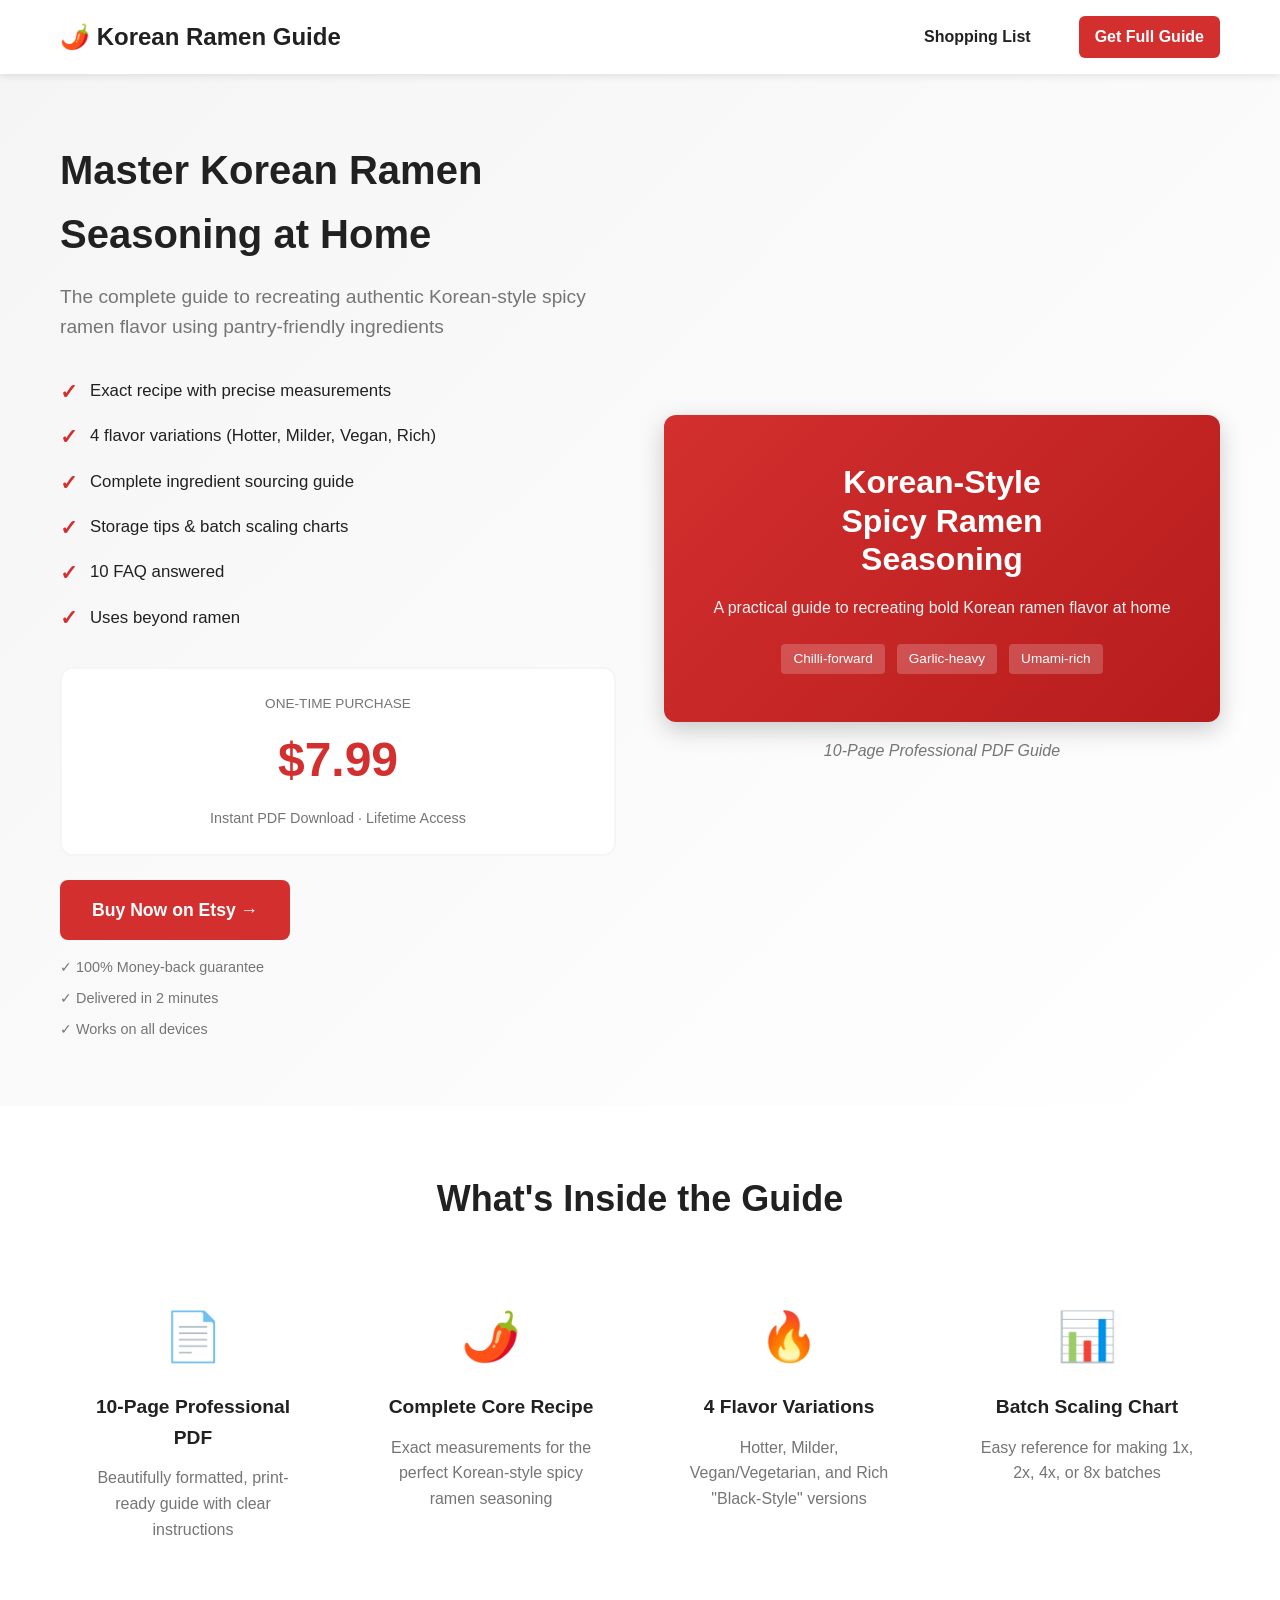
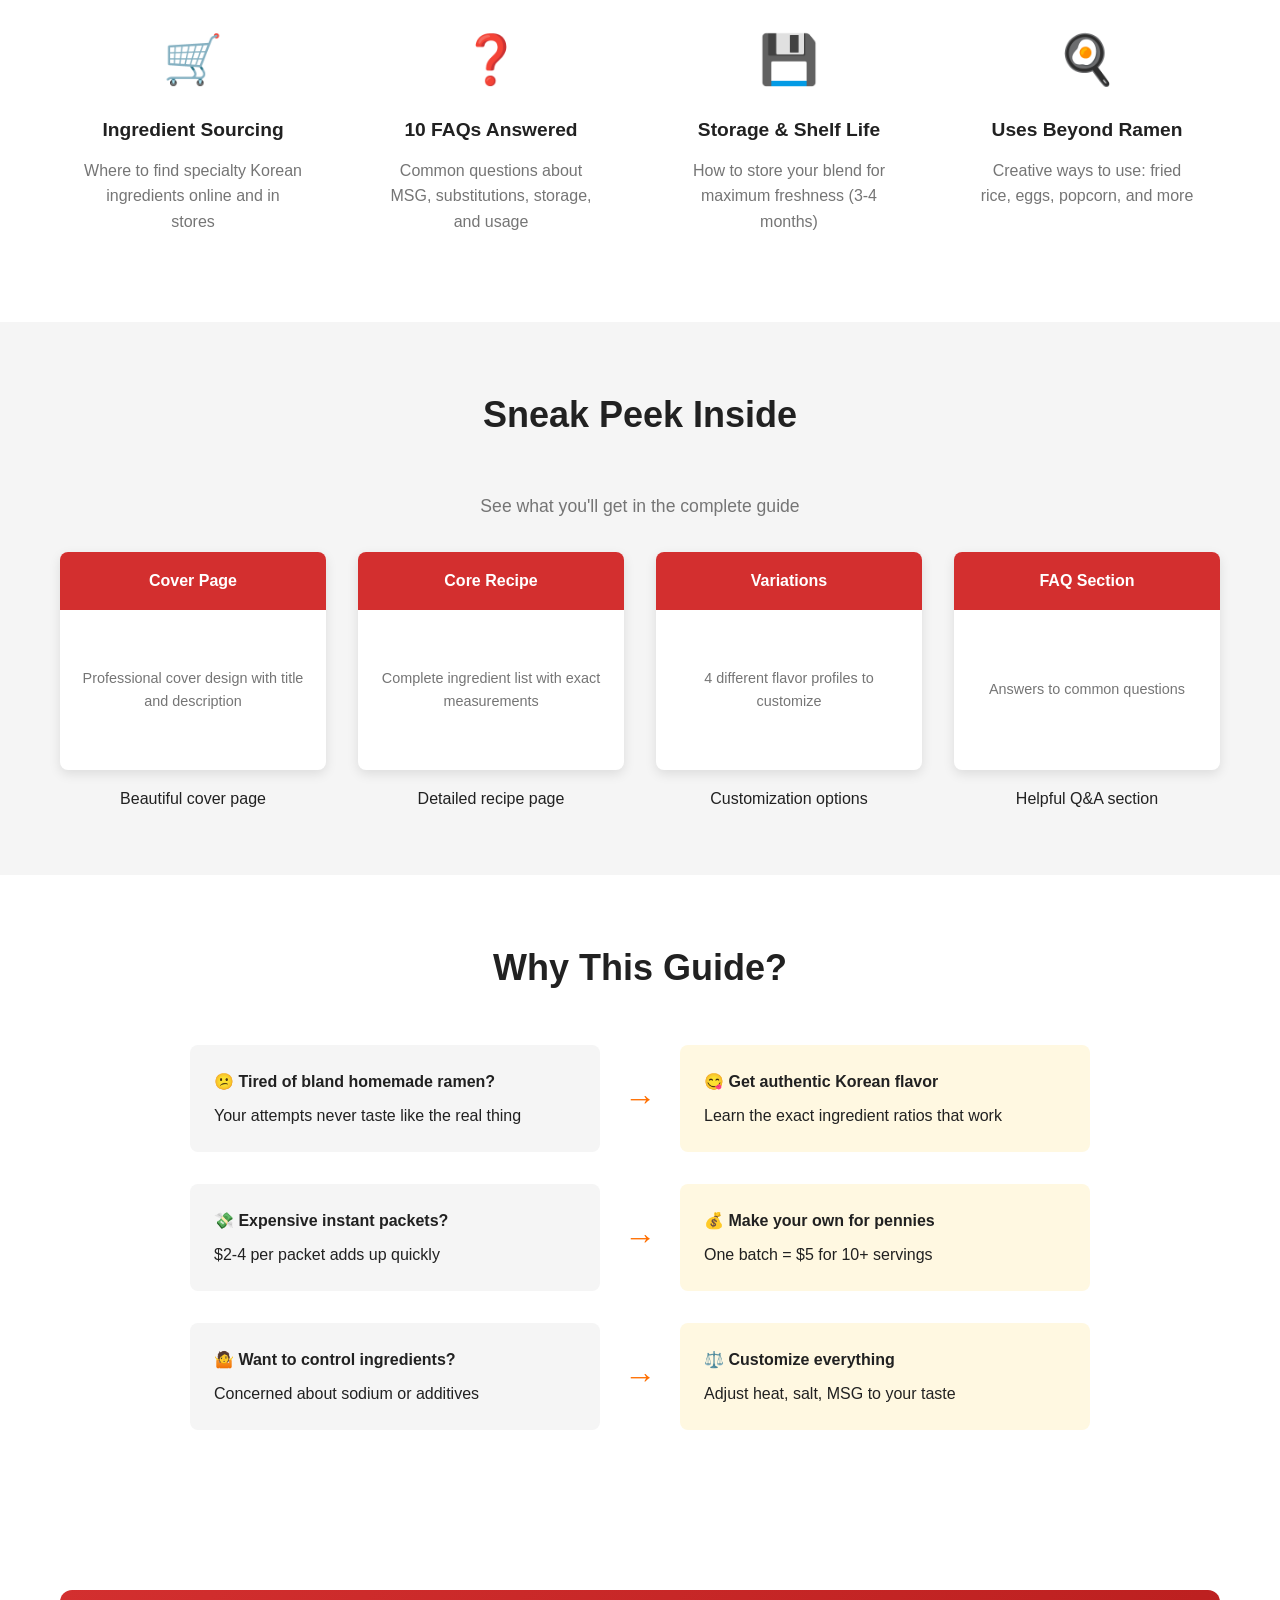
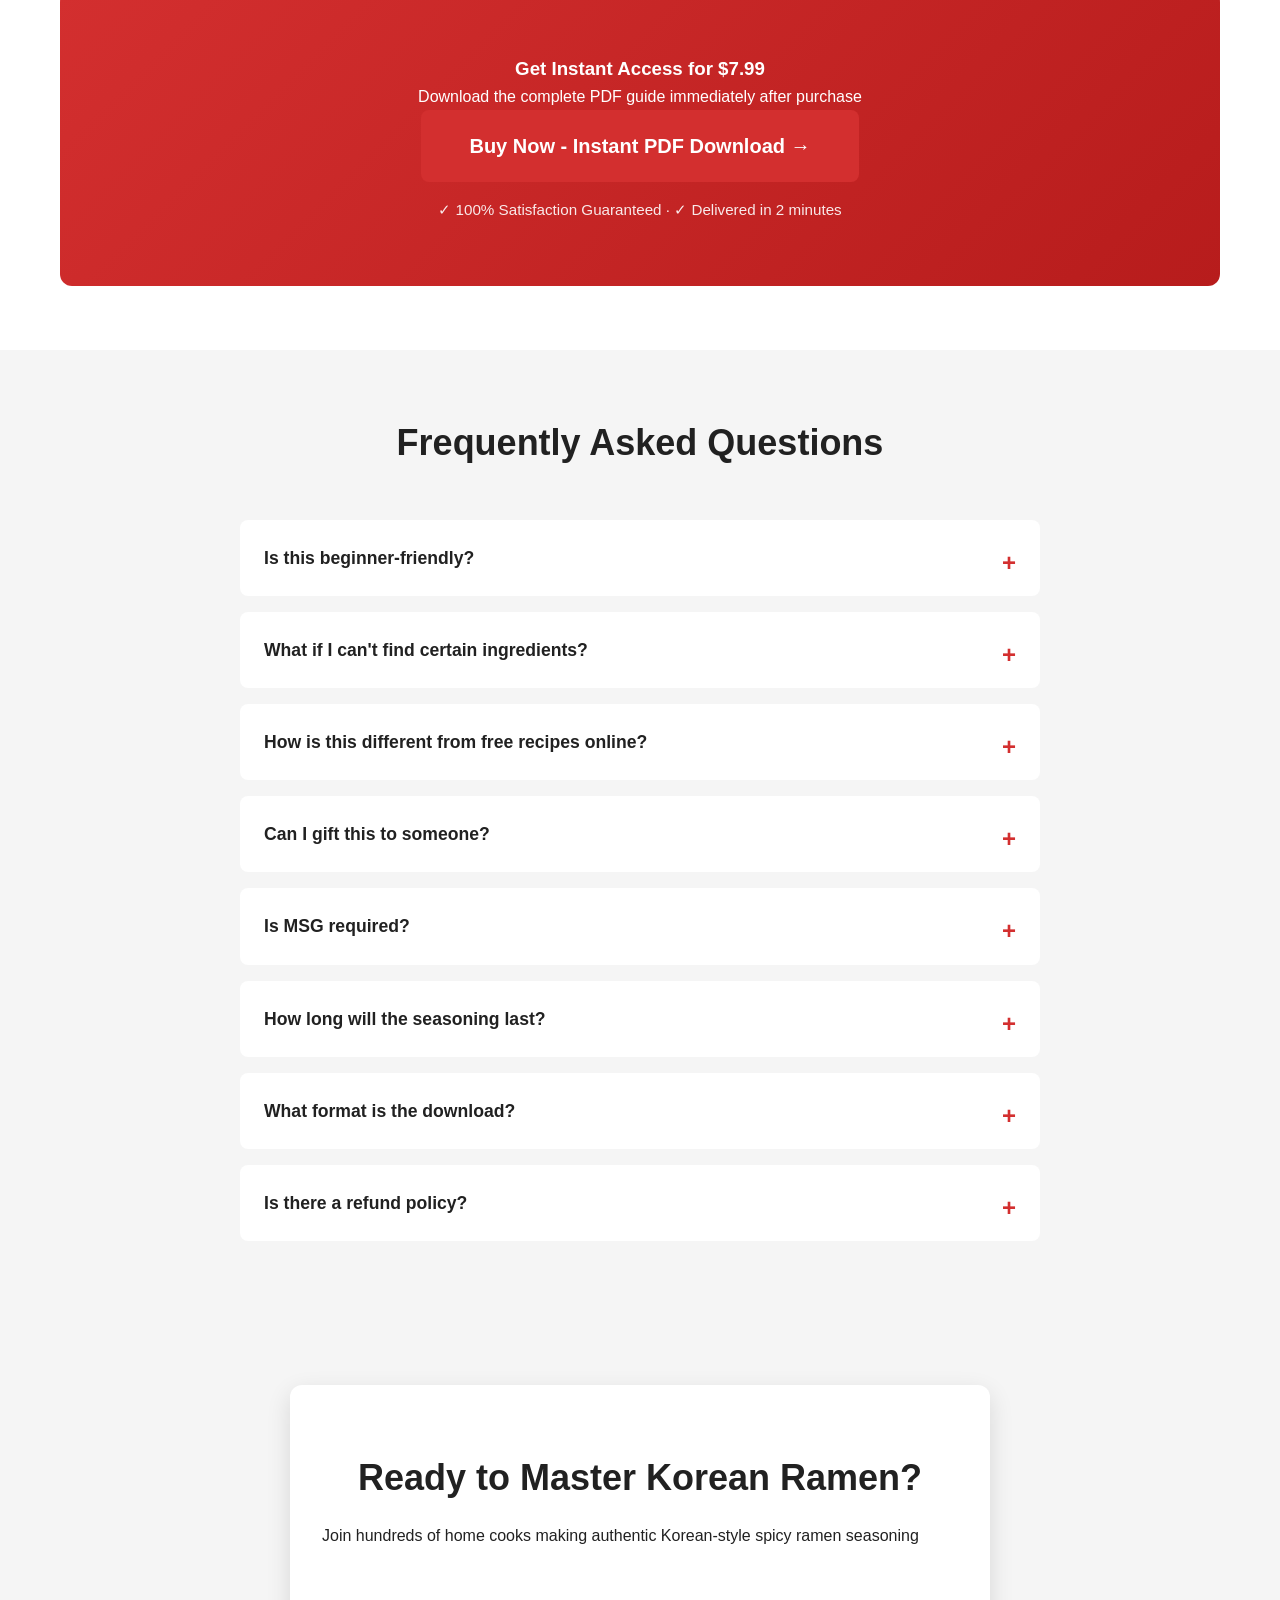
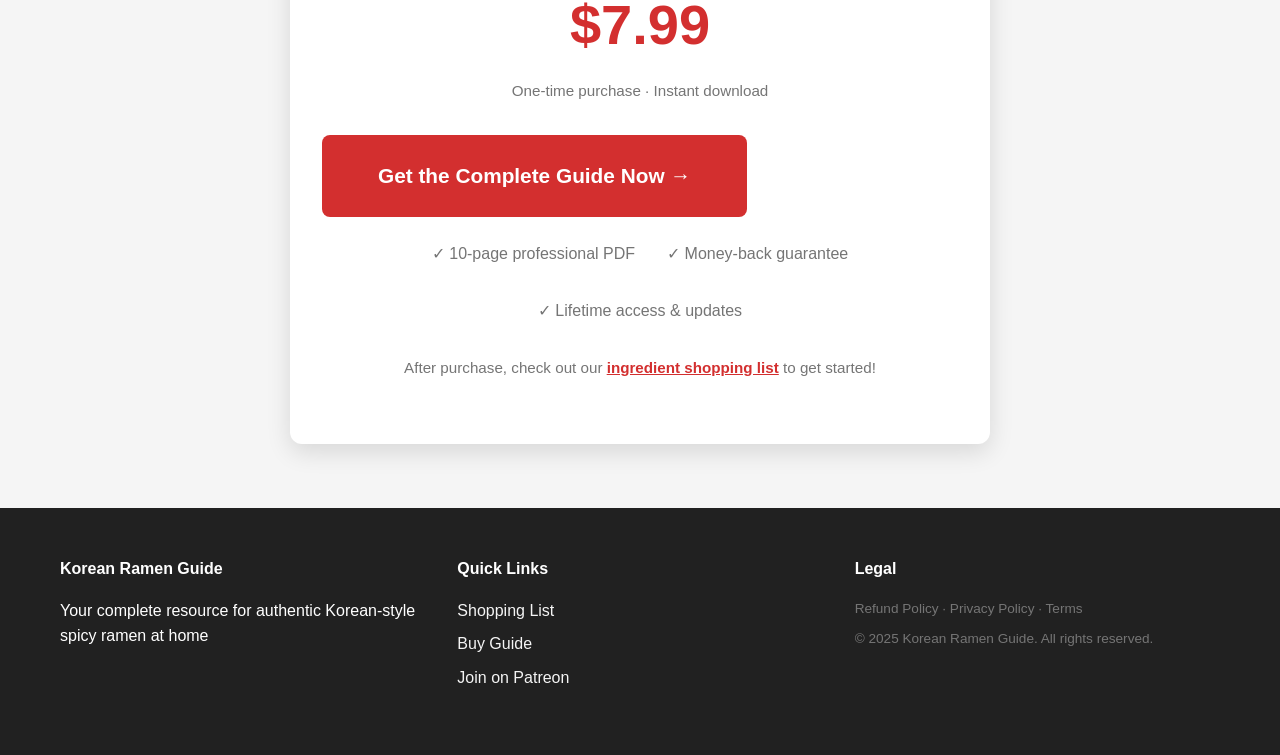
==== guide.html @ b863b955 "other files readme, script and styles added" ====
<!DOCTYPE html>
<html lang="en">
<head>
    <meta charset="UTF-8">
    <meta name="viewport" content="width=device-width, initial-scale=1.0">
    <meta name="description" content="Download the complete Korean-style spicy ramen seasoning guide. Professional recipe PDF with exact measurements, variations, and expert tips.">
    <meta name="keywords" content="Korean ramen recipe, ramen seasoning guide, DIY ramen, Korean cooking, digital cookbook">
    <title>Korean Ramen Seasoning Guide - Complete Recipe PDF | $7.99</title>
    <link rel="stylesheet" href="styles.css">
</head>
<body>
    <!-- Header -->
    <header>
        <nav class="nav-container">
            <div class="logo">
                <h1>🌶️ Korean Ramen Guide</h1>
            </div>
            <div class="nav-links">
                <a href="index.html" class="nav-link">Shopping List</a>
                <a href="guide.html" class="nav-link active">Get Full Guide</a>
            </div>
        </nav>
    </header>

    <!-- Hero Section -->
    <section class="guide-hero">
        <div class="container">
            <div class="hero-two-col">
                <div class="hero-left">
                    <h2 class="hero-title">Master Korean Ramen Seasoning at Home</h2>
                    <p class="hero-desc">The complete guide to recreating authentic Korean-style spicy ramen flavor using pantry-friendly ingredients</p>
                    
                    <div class="value-list">
                        <div class="value-item"><span class="checkmark">✓</span> Exact recipe with precise measurements</div>
                        <div class="value-item"><span class="checkmark">✓</span> 4 flavor variations (Hotter, Milder, Vegan, Rich)</div>
                        <div class="value-item"><span class="checkmark">✓</span> Complete ingredient sourcing guide</div>
                        <div class="value-item"><span class="checkmark">✓</span> Storage tips & batch scaling charts</div>
                        <div class="value-item"><span class="checkmark">✓</span> 10 FAQ answered</div>
                        <div class="value-item"><span class="checkmark">✓</span> Uses beyond ramen</div>
                    </div>

                    <div class="price-container">
                        <div class="price-label">One-time purchase</div>
                        <div class="price-amount">$7.99</div>
                        <div class="price-desc">Instant PDF Download · Lifetime Access</div>
                    </div>

                    <a href="https://www.etsy.com/shop/YourShop" class="btn btn-buy" target="_blank">Buy Now on Etsy →</a>
                    
                    <div class="trust-badges">
                        <span>✓ 100% Money-back guarantee</span>
                        <span>✓ Delivered in 2 minutes</span>
                        <span>✓ Works on all devices</span>
                    </div>
                </div>

                <div class="hero-right">
                    <div class="pdf-preview">
                        <div class="pdf-cover">
                            <div class="cover-title">Korean-Style<br>Spicy Ramen<br>Seasoning</div>
                            <div class="cover-subtitle">A practical guide to recreating bold Korean ramen flavor at home</div>
                            <div class="cover-tags">
                                <span>Chilli-forward</span>
                                <span>Garlic-heavy</span>
                                <span>Umami-rich</span>
                            </div>
                        </div>
                        <p class="preview-caption">10-Page Professional PDF Guide</p>
                    </div>
                </div>
            </div>
        </div>
    </section>

    <!-- What's Included -->
    <section class="whats-included">
        <div class="container">
            <h3 class="section-heading">What's Inside the Guide</h3>
            <div class="included-grid">
                <div class="feature-card">
                    <div class="feature-icon">📄</div>
                    <h4>10-Page Professional PDF</h4>
                    <p>Beautifully formatted, print-ready guide with clear instructions</p>
                </div>
                <div class="feature-card">
                    <div class="feature-icon">🌶️</div>
                    <h4>Complete Core Recipe</h4>
                    <p>Exact measurements for the perfect Korean-style spicy ramen seasoning</p>
                </div>
                <div class="feature-card">
                    <div class="feature-icon">🔥</div>
                    <h4>4 Flavor Variations</h4>
                    <p>Hotter, Milder, Vegan/Vegetarian, and Rich "Black-Style" versions</p>
                </div>
                <div class="feature-card">
                    <div class="feature-icon">📊</div>
                    <h4>Batch Scaling Chart</h4>
                    <p>Easy reference for making 1x, 2x, 4x, or 8x batches</p>
                </div>
                <div class="feature-card">
                    <div class="feature-icon">🛒</div>
                    <h4>Ingredient Sourcing</h4>
                    <p>Where to find specialty Korean ingredients online and in stores</p>
                </div>
                <div class="feature-card">
                    <div class="feature-icon">❓</div>
                    <h4>10 FAQs Answered</h4>
                    <p>Common questions about MSG, substitutions, storage, and usage</p>
                </div>
                <div class="feature-card">
                    <div class="feature-icon">💾</div>
                    <h4>Storage & Shelf Life</h4>
                    <p>How to store your blend for maximum freshness (3-4 months)</p>
                </div>
                <div class="feature-card">
                    <div class="feature-icon">🍳</div>
                    <h4>Uses Beyond Ramen</h4>
                    <p>Creative ways to use: fried rice, eggs, popcorn, and more</p>
                </div>
            </div>
        </div>
    </section>

    <!-- Preview Gallery -->
    <section class="preview-section">
        <div class="container">
            <h3 class="section-heading">Sneak Peek Inside</h3>
            <p class="section-subheading">See what you'll get in the complete guide</p>
            <div class="preview-grid">
                <div class="preview-item">
                    <div class="page-preview">
                        <div class="page-header">Cover Page</div>
                        <div class="page-body">Professional cover design with title and description</div>
                    </div>
                    <p>Beautiful cover page</p>
                </div>
                <div class="preview-item">
                    <div class="page-preview">
                        <div class="page-header">Core Recipe</div>
                        <div class="page-body">Complete ingredient list with exact measurements</div>
                    </div>
                    <p>Detailed recipe page</p>
                </div>
                <div class="preview-item">
                    <div class="page-preview">
                        <div class="page-header">Variations</div>
                        <div class="page-body">4 different flavor profiles to customize</div>
                    </div>
                    <p>Customization options</p>
                </div>
                <div class="preview-item">
                    <div class="page-preview">
                        <div class="page-header">FAQ Section</div>
                        <div class="page-body">Answers to common questions</div>
                    </div>
                    <p>Helpful Q&A section</p>
                </div>
            </div>
        </div>
    </section>

    <!-- Problem/Solution -->
    <section class="problem-solution">
        <div class="container">
            <h3 class="section-heading">Why This Guide?</h3>
            <div class="ps-grid">
                <div class="ps-row">
                    <div class="problem-box">
                        <h4>😕 Tired of bland homemade ramen?</h4>
                        <p>Your attempts never taste like the real thing</p>
                    </div>
                    <div class="arrow">→</div>
                    <div class="solution-box">
                        <h4>😋 Get authentic Korean flavor</h4>
                        <p>Learn the exact ingredient ratios that work</p>
                    </div>
                </div>
                <div class="ps-row">
                    <div class="problem-box">
                        <h4>💸 Expensive instant packets?</h4>
                        <p>$2-4 per packet adds up quickly</p>
                    </div>
                    <div class="arrow">→</div>
                    <div class="solution-box">
                        <h4>💰 Make your own for pennies</h4>
                        <p>One batch = $5 for 10+ servings</p>
                    </div>
                </div>
                <div class="ps-row">
                    <div class="problem-box">
                        <h4>🤷 Want to control ingredients?</h4>
                        <p>Concerned about sodium or additives</p>
                    </div>
                    <div class="arrow">→</div>
                    <div class="solution-box">
                        <h4>⚖️ Customize everything</h4>
                        <p>Adjust heat, salt, MSG to your taste</p>
                    </div>
                </div>
            </div>
        </div>
    </section>

    <!-- CTA Mid-page -->
    <section class="cta-mid">
        <div class="container">
            <div class="cta-box-large">
                <h3>Get Instant Access for $7.99</h3>
                <p>Download the complete PDF guide immediately after purchase</p>
                <a href="https://www.etsy.com/shop/YourShop" class="btn btn-buy-large" target="_blank">Buy Now - Instant PDF Download →</a>
                <p class="guarantee-text">✓ 100% Satisfaction Guaranteed · ✓ Delivered in 2 minutes</p>
            </div>
        </div>
    </section>

    <!-- FAQ -->
    <section class="faq">
        <div class="container">
            <h3 class="section-heading">Frequently Asked Questions</h3>
            <div class="faq-container">
                <details class="faq-item">
                    <summary>Is this beginner-friendly?</summary>
                    <p>Absolutely! If you can measure spices and stir ingredients together, you can make this seasoning blend. The guide is written for home cooks of all levels.</p>
                </details>
                <details class="faq-item">
                    <summary>What if I can't find certain ingredients?</summary>
                    <p>The guide includes substitution tips for hard-to-find ingredients. Plus, we provide a complete Amazon shopping list for easy ordering.</p>
                </details>
                <details class="faq-item">
                    <summary>How is this different from free recipes online?</summary>
                    <p>This guide includes exact measurements, 4 tested variations, batch scaling, storage tips, ingredient sourcing, and professional formatting—all in one place. No more piecing together information from multiple sources.</p>
                </details>
                <details class="faq-item">
                    <summary>Can I gift this to someone?</summary>
                    <p>Yes! After purchase, you can forward the PDF to anyone. Perfect for ramen-loving friends and family.</p>
                </details>
                <details class="faq-item">
                    <summary>Is MSG required?</summary>
                    <p>No, MSG is optional. The guide includes tips for achieving great flavor without it using alternative umami boosters.</p>
                </details>
                <details class="faq-item">
                    <summary>How long will the seasoning last?</summary>
                    <p>When stored in an airtight container away from light and moisture, your blend will stay fresh for 3-4 months. The guide includes detailed storage instructions.</p>
                </details>
                <details class="faq-item">
                    <summary>What format is the download?</summary>
                    <p>You'll receive a professionally formatted PDF file that works on all devices. View it on your phone, tablet, computer, or print it out.</p>
                </details>
                <details class="faq-item">
                    <summary>Is there a refund policy?</summary>
                    <p>Yes! If you're not satisfied with the guide for any reason, contact us within 30 days for a full refund. No questions asked.</p>
                </details>
            </div>
        </div>
    </section>

    <!-- Final CTA -->
    <section class="final-cta-section">
        <div class="container">
            <div class="final-cta-box">
                <h3>Ready to Master Korean Ramen?</h3>
                <p>Join hundreds of home cooks making authentic Korean-style spicy ramen seasoning</p>
                <div class="final-price">
                    <span class="price-big">$7.99</span>
                    <span class="price-small">One-time purchase · Instant download</span>
                </div>
                <a href="https://www.etsy.com/shop/YourShop" class="btn btn-buy-huge" target="_blank">Get the Complete Guide Now →</a>
                <div class="final-benefits">
                    <span>✓ 10-page professional PDF</span>
                    <span>✓ Money-back guarantee</span>
                    <span>✓ Lifetime access & updates</span>
                </div>
                <p class="after-purchase-note">After purchase, check out our <a href="index.html">ingredient shopping list</a> to get started!</p>
            </div>
        </div>
    </section>

    <!-- Footer -->
    <footer>
        <div class="container">
            <div class="footer-content">
                <div class="footer-section">
                    <h4>Korean Ramen Guide</h4>
                    <p>Your complete resource for authentic Korean-style spicy ramen at home</p>
                </div>
                <div class="footer-section">
                    <h4>Quick Links</h4>
                    <a href="index.html">Shopping List</a>
                    <a href="guide.html">Buy Guide</a>
                    <a href="#" target="_blank">Join on Patreon</a>
                </div>
                <div class="footer-section">
                    <h4>Legal</h4>
                    <p class="small">Refund Policy · Privacy Policy · Terms</p>
                    <p class="small">© 2025 Korean Ramen Guide. All rights reserved.</p>
                </div>
            </div>
        </div>
    </footer>

    <script src="script.js"></script>
</body>
</html>
---- styles.css ----
/* ================================
   Korean Ramen Guide - CSS
   ================================ */

/* Reset & Base */
* {
    margin: 0;
    padding: 0;
    box-sizing: border-box;
}

:root {
    --red: #D32F2F;
    --orange: #FF6F00;
    --dark: #212121;
    --gray: #757575;
    --light: #F5F5F5;
    --cream: #FFF8E1;
    --white: #FFFFFF;
}

body {
    font-family: -apple-system, BlinkMacSystemFont, 'Segoe UI', Roboto, 'Helvetica Neue', Arial, sans-serif;
    line-height: 1.6;
    color: var(--dark);
    background: var(--white);
}

.container {
    max-width: 1200px;
    margin: 0 auto;
    padding: 0 20px;
}

/* Header & Nav */
header {
    background: var(--white);
    box-shadow: 0 2px 8px rgba(0,0,0,0.1);
    position: sticky;
    top: 0;
    z-index: 100;
}

.nav-container {
    max-width: 1200px;
    margin: 0 auto;
    padding: 1rem 20px;
    display: flex;
    justify-content: space-between;
    align-items: center;
}

.logo h1 {
    font-size: 1.5rem;
    font-weight: 700;
    color: var(--dark);
}

.nav-links {
    display: flex;
    gap: 2rem;
}

.nav-link {
    text-decoration: none;
    color: var(--dark);
    font-weight: 600;
    padding: 0.5rem 1rem;
    border-radius: 6px;
    transition: all 0.3s;
}

.nav-link:hover {
    color: var(--red);
}

.nav-link.active {
    background: var(--red);
    color: var(--white);
}

/* Buttons */
.btn {
    display: inline-block;
    padding: 0.75rem 1.5rem;
    border-radius: 8px;
    text-decoration: none;
    font-weight: 600;
    transition: all 0.3s;
    cursor: pointer;
    text-align: center;
}

.btn-primary {
    background: var(--orange);
    color: var(--white);
}

.btn-primary:hover {
    background: #E65100;
    transform: translateY(-2px);
    box-shadow: 0 4px 12px rgba(255,111,0,0.3);
}

.btn-secondary {
    background: var(--white);
    color: var(--red);
    border: 2px solid var(--red);
}

.btn-secondary:hover {
    background: var(--red);
    color: var(--white);
}

.btn-cta,
.btn-buy,
.btn-buy-large,
.btn-buy-huge {
    background: var(--red);
    color: var(--white);
    padding: 1rem 2rem;
    font-size: 1.1rem;
}

.btn-cta-large {
    font-size: 1.2rem;
    padding: 1.25rem 2.5rem;
}

.btn-buy-large {
    font-size: 1.25rem;
    padding: 1.25rem 3rem;
}

.btn-buy-huge {
    font-size: 1.3rem;
    padding: 1.5rem 3.5rem;
}

.btn:hover {
    transform: translateY(-3px);
    box-shadow: 0 6px 16px rgba(0,0,0,0.2);
}

/* Hero Sections */
.hero,
.guide-hero {
    background: linear-gradient(135deg, var(--light) 0%, var(--white) 100%);
    padding: 4rem 0;
    text-align: center;
}

.hero h2 {
    font-size: 2.75rem;
    color: var(--red);
    margin-bottom: 1rem;
    font-weight: 800;
}

.subtitle {
    font-size: 1.3rem;
    color: var(--gray);
    margin-bottom: 1rem;
}

.hero-subtext {
    color: var(--orange);
    font-weight: 600;
    margin-bottom: 2rem;
}

/* Guide Hero Two-Column */
.hero-two-col {
    display: grid;
    grid-template-columns: 1fr 1fr;
    gap: 3rem;
    align-items: center;
    text-align: left;
}

.hero-title {
    font-size: 2.5rem;
    font-weight: 800;
    margin-bottom: 1rem;
    color: var(--dark);
}

.hero-desc {
    font-size: 1.2rem;
    color: var(--gray);
    margin-bottom: 2rem;
}

.value-list {
    margin-bottom: 2rem;
}

.value-item {
    display: flex;
    align-items: center;
    gap: 0.75rem;
    margin-bottom: 0.75rem;
    font-size: 1.05rem;
}

.checkmark {
    color: var(--red);
    font-weight: 700;
    font-size: 1.3rem;
}

.price-container {
    background: var(--white);
    border: 2px solid var(--light);
    border-radius: 12px;
    padding: 1.5rem;
    text-align: center;
    margin-bottom: 1.5rem;
}

.price-label {
    text-transform: uppercase;
    font-size: 0.85rem;
    color: var(--gray);
}

.price-amount {
    font-size: 3rem;
    font-weight: 800;
    color: var(--red);
    margin: 0.5rem 0;
}

.price-desc {
    font-size: 0.9rem;
    color: var(--gray);
}

.trust-badges {
    display: flex;
    flex-direction: column;
    gap: 0.5rem;
    margin-top: 1rem;
    font-size: 0.9rem;
    color: var(--gray);
}

/* PDF Preview */
.pdf-preview {
    text-align: center;
}

.pdf-cover {
    background: linear-gradient(135deg, var(--red), #B71C1C);
    color: var(--white);
    padding: 3rem 2rem;
    border-radius: 12px;
    box-shadow: 0 8px 24px rgba(0,0,0,0.2);
}

.cover-title {
    font-size: 2rem;
    font-weight: 800;
    margin-bottom: 1rem;
    line-height: 1.2;
}

.cover-subtitle {
    font-size: 1rem;
    opacity: 0.95;
    margin-bottom: 1.5rem;
}

.cover-tags {
    display: flex;
    justify-content: center;
    gap: 0.75rem;
    flex-wrap: wrap;
}

.cover-tags span {
    background: rgba(255,255,255,0.2);
    padding: 0.25rem 0.75rem;
    border-radius: 4px;
    font-size: 0.85rem;
}

.preview-caption {
    margin-top: 1rem;
    color: var(--gray);
    font-style: italic;
}

/* Disclosure */
.disclosure {
    background: var(--cream);
    border-left: 4px solid var(--orange);
    padding: 1rem 20px;
    margin: 2rem 0;
}

.disclosure p {
    font-size: 0.95rem;
}

/* Filters */
.filters {
    padding: 1.5rem 0;
    border-bottom: 1px solid var(--light);
}

.filter-tabs {
    display: flex;
    gap: 1rem;
    justify-content: center;
    flex-wrap: wrap;
}

.filter-btn {
    padding: 0.5rem 1.25rem;
    background: var(--white);
    border: 2px solid var(--light);
    border-radius: 8px;
    font-weight: 600;
    cursor: pointer;
    transition: all 0.3s;
}

.filter-btn:hover,
.filter-btn.active {
    background: var(--red);
    color: var(--white);
    border-color: var(--red);
}

/* Products */
.products {
    padding: 4rem 0;
}

.section-title {
    font-size: 2rem;
    font-weight: 700;
    margin: 3rem 0 2rem;
    color: var(--dark);
}

.product-grid {
    display: grid;
    grid-template-columns: repeat(auto-fill, minmax(280px, 1fr));
    gap: 2rem;
    margin-bottom: 3rem;
}

.product-card {
    background: var(--white);
    border: 1px solid var(--light);
    border-radius: 12px;
    padding: 1.5rem;
    position: relative;
    transition: all 0.3s;
}

.product-card:hover {
    box-shadow: 0 8px 20px rgba(0,0,0,0.12);
    transform: translateY(-4px);
}

.product-badge {
    position: absolute;
    top: 1rem;
    right: 1rem;
    background: var(--red);
    color: var(--white);
    padding: 0.25rem 0.75rem;
    border-radius: 4px;
    font-size: 0.75rem;
    font-weight: 700;
    text-transform: uppercase;
}

.product-image {
    margin-bottom: 1rem;
}

.placeholder-img {
    width: 100%;
    height: 180px;
    background: var(--light);
    border-radius: 8px;
    display: flex;
    align-items: center;
    justify-content: center;
    font-size: 4rem;
}

.product-card h4 {
    font-size: 1.25rem;
    margin-bottom: 0.5rem;
    color: var(--dark);
}

.product-desc {
    color: var(--gray);
    font-size: 0.95rem;
    margin-bottom: 1rem;
    min-height: 45px;
}

.product-price {
    font-size: 1.2rem;
    font-weight: 700;
    color: var(--red);
    margin-bottom: 0.5rem;
}

.product-rating {
    color: var(--orange);
    font-size: 0.9rem;
    margin-bottom: 1rem;
}

.btn-affiliate {
    width: 100%;
    display: block;
}

.product-note {
    font-size: 0.85rem;
    color: var(--gray);
    margin-top: 0.75rem;
    font-style: italic;
}

/* CTA Boxes */
.cta-box {
    background: linear-gradient(135deg, var(--red), #B71C1C);
    color: var(--white);
    padding: 3rem 2rem;
    border-radius: 12px;
    text-align: center;
    margin: 4rem 0;
}

.cta-box h3 {
    font-size: 2rem;
    margin-bottom: 1rem;
}

.cta-box p {
    font-size: 1.1rem;
    margin-bottom: 1.5rem;
    opacity: 0.95;
}

.cta-subtext {
    font-size: 0.9rem;
    margin-top: 1rem;
    opacity: 0.85;
}

.cta-box-large {
    background: linear-gradient(135deg, var(--red), #B71C1C);
    color: var(--white);
    padding: 4rem 2rem;
    border-radius: 12px;
    text-align: center;
}

.guarantee-text {
    margin-top: 1rem;
    font-size: 0.95rem;
    opacity: 0.9;
}

/* What's Included */
.whats-included {
    padding: 4rem 0;
    background: var(--white);
}

.section-heading {
    text-align: center;
    font-size: 2.25rem;
    font-weight: 700;
    margin-bottom: 3rem;
}

.section-subheading {
    text-align: center;
    font-size: 1.1rem;
    color: var(--gray);
    margin-bottom: 2rem;
}

.included-grid {
    display: grid;
    grid-template-columns: repeat(auto-fit, minmax(250px, 1fr));
    gap: 2rem;
}

.feature-card {
    text-align: center;
    padding: 1.5rem;
}

.feature-icon {
    font-size: 3rem;
    margin-bottom: 1rem;
}

.feature-card h4 {
    font-size: 1.2rem;
    margin-bottom: 0.75rem;
}

.feature-card p {
    color: var(--gray);
}

/* Preview Section */
.preview-section {
    padding: 4rem 0;
    background: var(--light);
}

.preview-grid {
    display: grid;
    grid-template-columns: repeat(auto-fit, minmax(220px, 1fr));
    gap: 2rem;
}

.preview-item {
    text-align: center;
}

.page-preview {
    background: var(--white);
    border-radius: 8px;
    overflow: hidden;
    box-shadow: 0 4px 12px rgba(0,0,0,0.1);
    margin-bottom: 1rem;
}

.page-header {
    background: var(--red);
    color: var(--white);
    padding: 1rem;
    font-weight: 600;
}

.page-body {
    padding: 2.5rem 1rem;
    min-height: 160px;
    display: flex;
    align-items: center;
    justify-content: center;
    color: var(--gray);
    font-size: 0.9rem;
}

/* Problem/Solution */
.problem-solution {
    padding: 4rem 0;
}

.ps-grid {
    max-width: 900px;
    margin: 0 auto;
}

.ps-row {
    display: grid;
    grid-template-columns: 1fr auto 1fr;
    gap: 1.5rem;
    align-items: center;
    margin-bottom: 2rem;
}

.problem-box,
.solution-box {
    padding: 1.5rem;
    border-radius: 8px;
}

.problem-box {
    background: var(--light);
}

.solution-box {
    background: var(--cream);
}

.problem-box h4,
.solution-box h4 {
    margin-bottom: 0.5rem;
}

.arrow {
    font-size: 2rem;
    color: var(--orange);
    font-weight: 700;
}

/* Mid CTA */
.cta-mid {
    padding: 4rem 0;
}

/* FAQ */
.faq {
    padding: 4rem 0;
    background: var(--light);
}

.faq-container {
    max-width: 800px;
    margin: 0 auto;
}

.faq-item {
    background: var(--white);
    border-radius: 8px;
    margin-bottom: 1rem;
    overflow: hidden;
}

.faq-item summary {
    padding: 1.5rem;
    font-weight: 600;
    font-size: 1.1rem;
    cursor: pointer;
    list-style: none;
    position: relative;
}

.faq-item summary::-webkit-details-marker {
    display: none;
}

.faq-item summary::after {
    content: '+';
    position: absolute;
    right: 1.5rem;
    font-size: 1.5rem;
    color: var(--red);
    font-weight: 700;
}

.faq-item[open] summary::after {
    content: '−';
}

.faq-item p {
    padding: 0 1.5rem 1.5rem;
    color: var(--gray);
}

/* Final CTA */
.final-cta,
.final-cta-section {
    padding: 4rem 0;
    background: var(--light);
}

.final-cta h3,
.final-cta-box h3 {
    font-size: 2.25rem;
    margin-bottom: 1rem;
    text-align: center;
}

.final-cta p {
    text-align: center;
    font-size: 1.1rem;
    color: var(--gray);
    margin-bottom: 2rem;
}

.final-cta {
    text-align: center;
}

.cta-features {
    display: flex;
    justify-content: center;
    gap: 2rem;
    margin-top: 1.5rem;
    flex-wrap: wrap;
}

.cta-features span {
    color: var(--gray);
    font-weight: 600;
}

.final-cta-box {
    background: var(--white);
    padding: 4rem 2rem;
    border-radius: 12px;
    max-width: 700px;
    margin: 0 auto;
    box-shadow: 0 8px 24px rgba(0,0,0,0.12);
}

.final-price {
    text-align: center;
    margin: 2rem 0;
}

.price-big {
    display: block;
    font-size: 3.5rem;
    font-weight: 800;
    color: var(--red);
    margin-bottom: 0.5rem;
}

.price-small {
    font-size: 0.95rem;
    color: var(--gray);
}

.final-benefits {
    display: flex;
    justify-content: center;
    gap: 2rem;
    margin-top: 1.5rem;
    flex-wrap: wrap;
}

.final-benefits span {
    color: var(--gray);
}

.after-purchase-note {
    margin-top: 2rem;
    text-align: center;
    font-size: 0.95rem;
    color: var(--gray);
}

.after-purchase-note a {
    color: var(--red);
    font-weight: 600;
}

/* Footer */
footer {
    background: var(--dark);
    color: var(--white);
    padding: 3rem 0 1.5rem;
}

.footer-content {
    display: grid;
    grid-template-columns: repeat(auto-fit, minmax(250px, 1fr));
    gap: 2rem;
    margin-bottom: 2rem;
}

.footer-section h4 {
    margin-bottom: 1rem;
}

.footer-section a {
    display: block;
    color: var(--light);
    text-decoration: none;
    margin-bottom: 0.5rem;
}

.footer-section a:hover {
    color: var(--orange);
}

.footer-section .small {
    font-size: 0.85rem;
    color: var(--gray);
    margin-top: 0.5rem;
}

/* Responsive Design */
@media (max-width: 768px) {
    .hero h2,
    .hero-title {
        font-size: 2rem;
    }
    
    .hero-two-col {
        grid-template-columns: 1fr;
    }
    
    .product-grid {
        grid-template-columns: 1fr;
    }
    
    .ps-row {
        grid-template-columns: 1fr;
    }
    
    .arrow {
        transform: rotate(90deg);
        text-align: center;
    }
    
    .nav-links {
        gap: 1rem;
    }
    
    .filter-tabs {
        justify-content: flex-start;
    }
    
    .btn-buy-large,
    .btn-buy-huge {
        font-size: 1rem;
        padding: 1rem 1.5rem;
    }
}

@media (max-width: 480px) {
    .container {
        padding: 0 15px;
    }
    
    .logo h1 {
        font-size: 1.2rem;
    }
    
    .hero h2 {
        font-size: 1.75rem;
    }
}
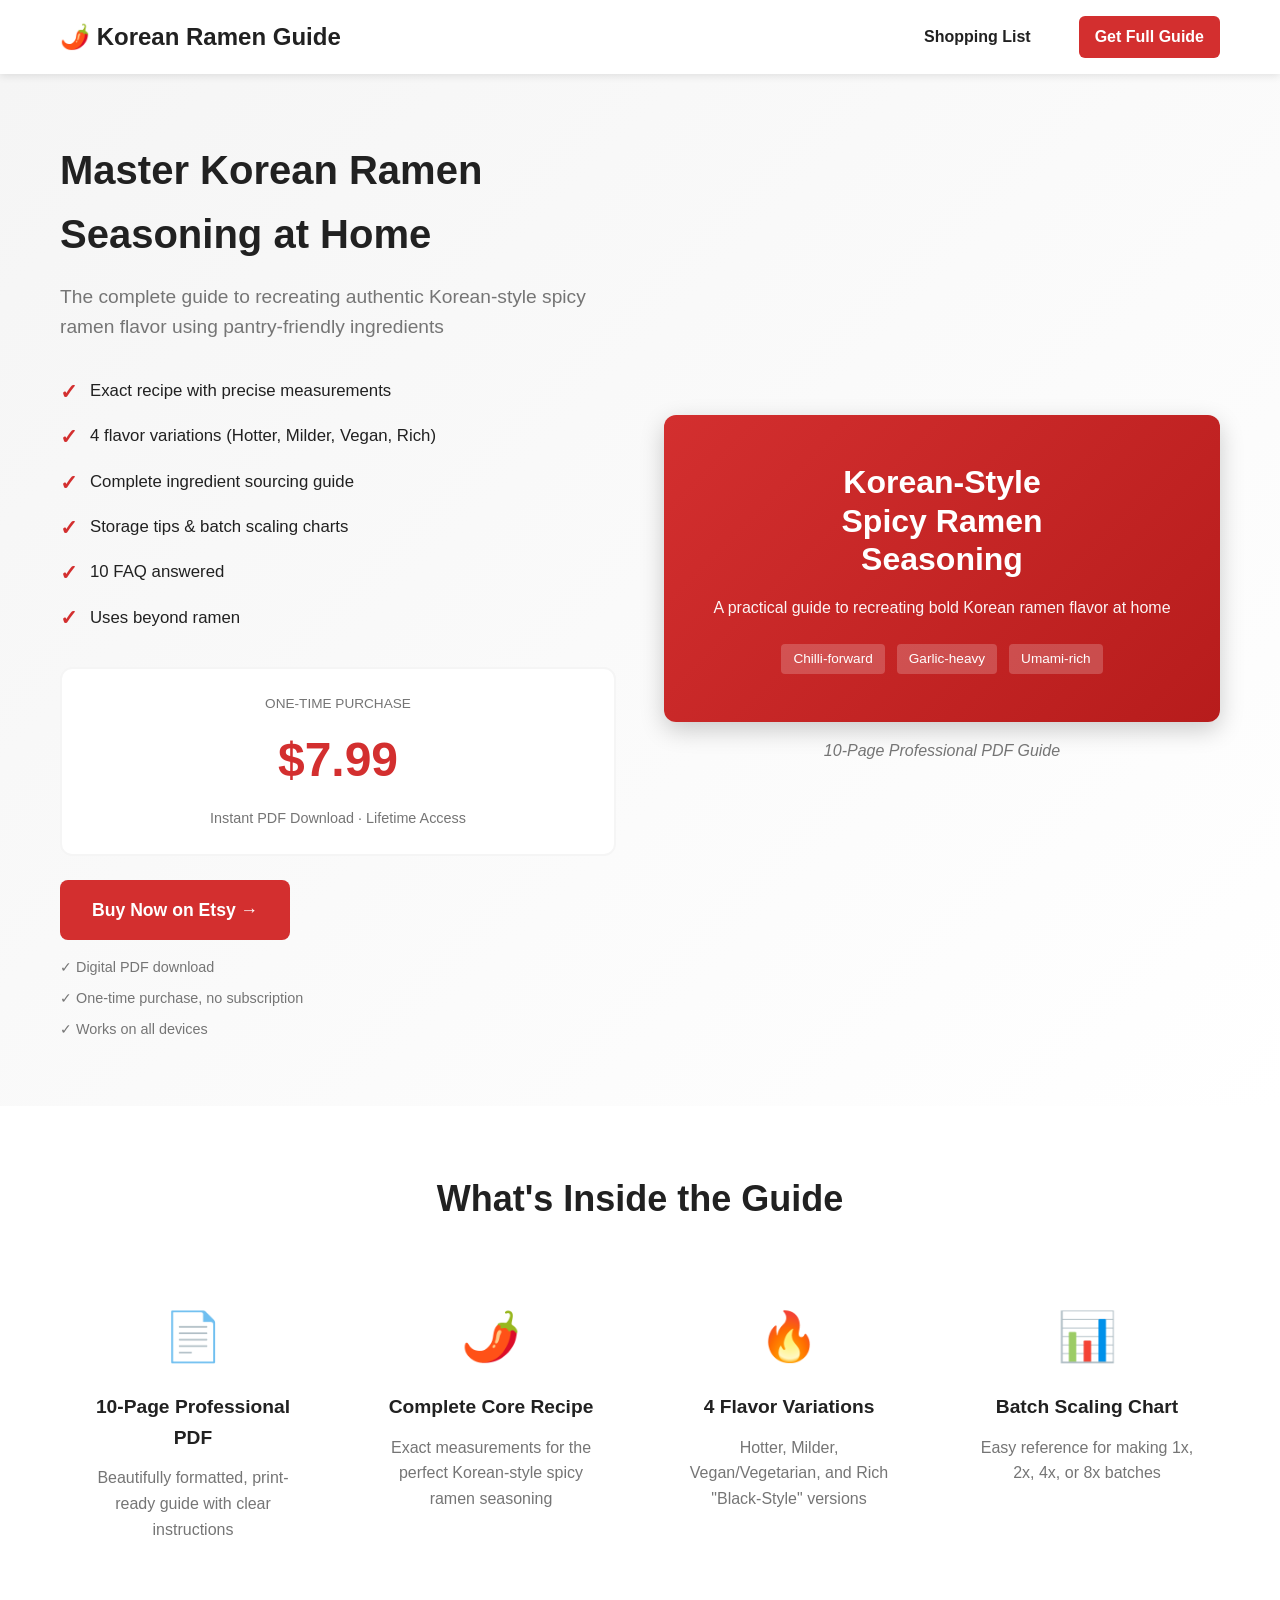
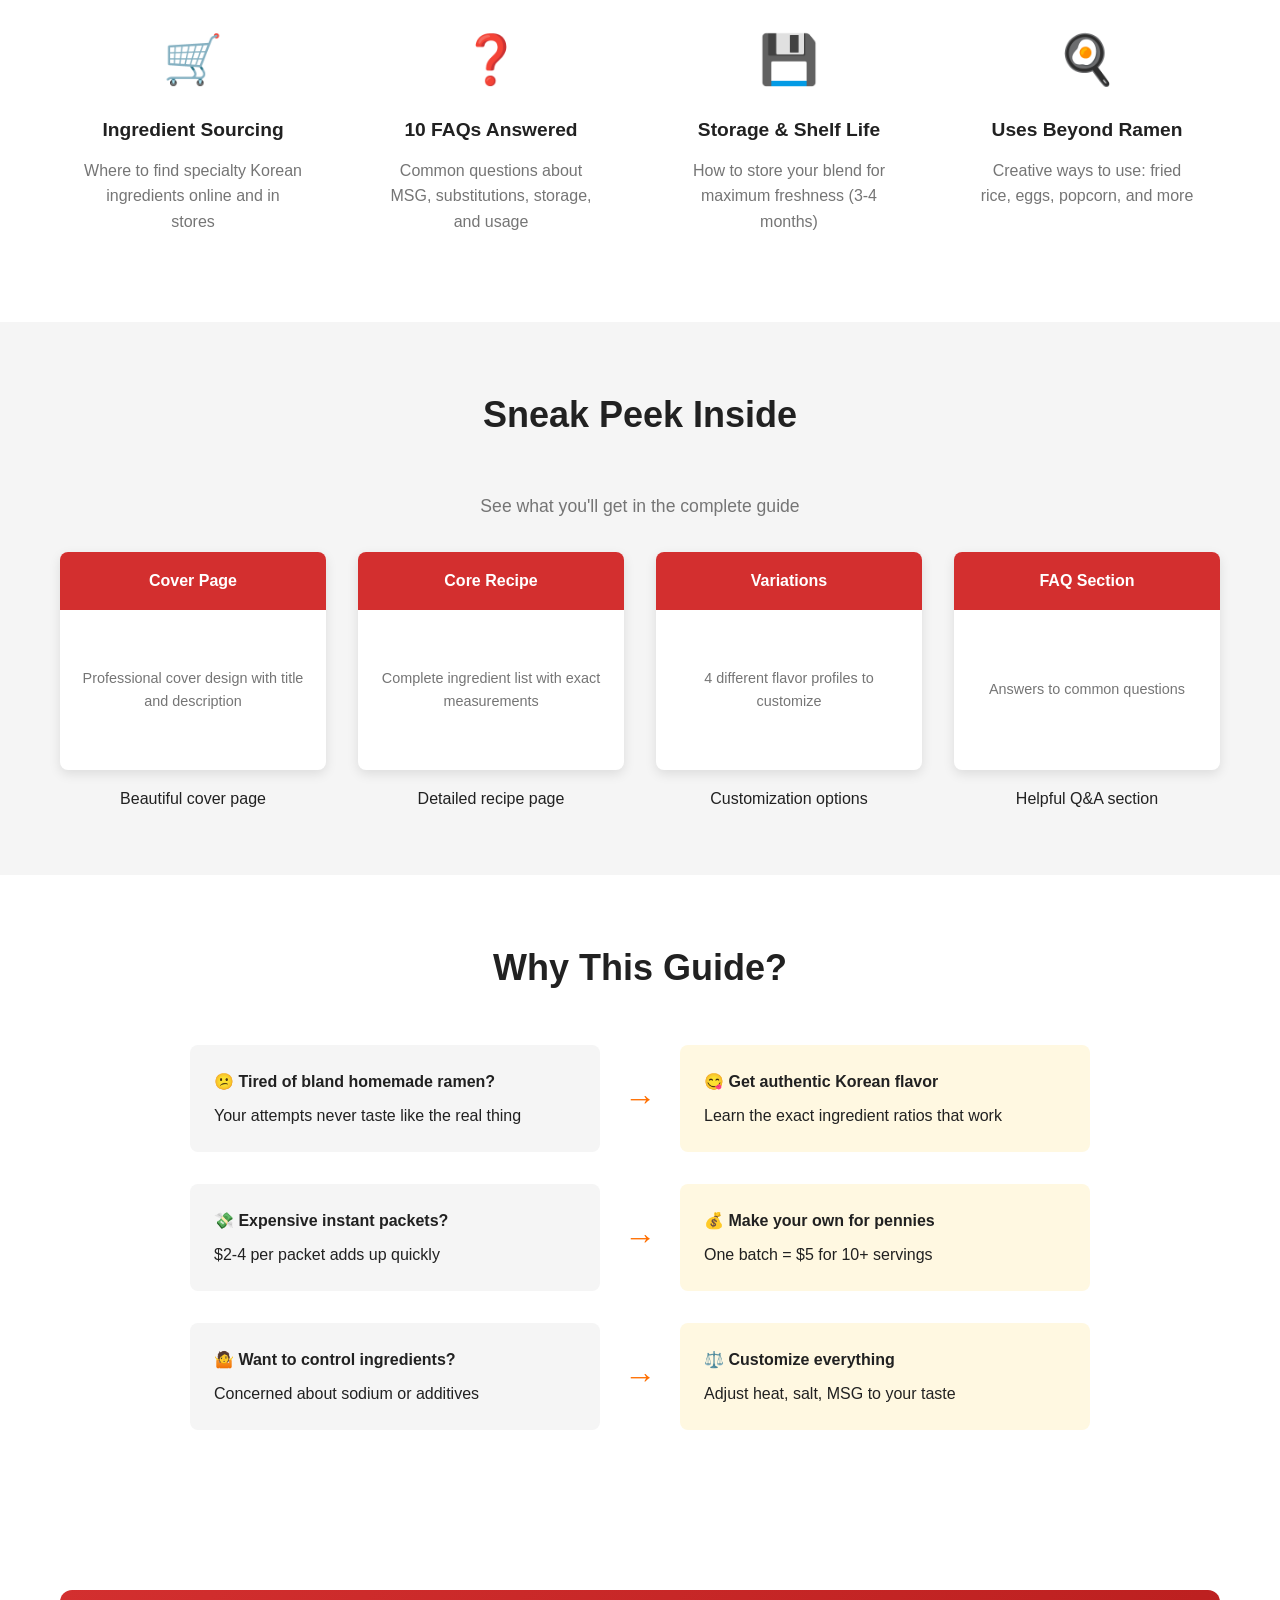
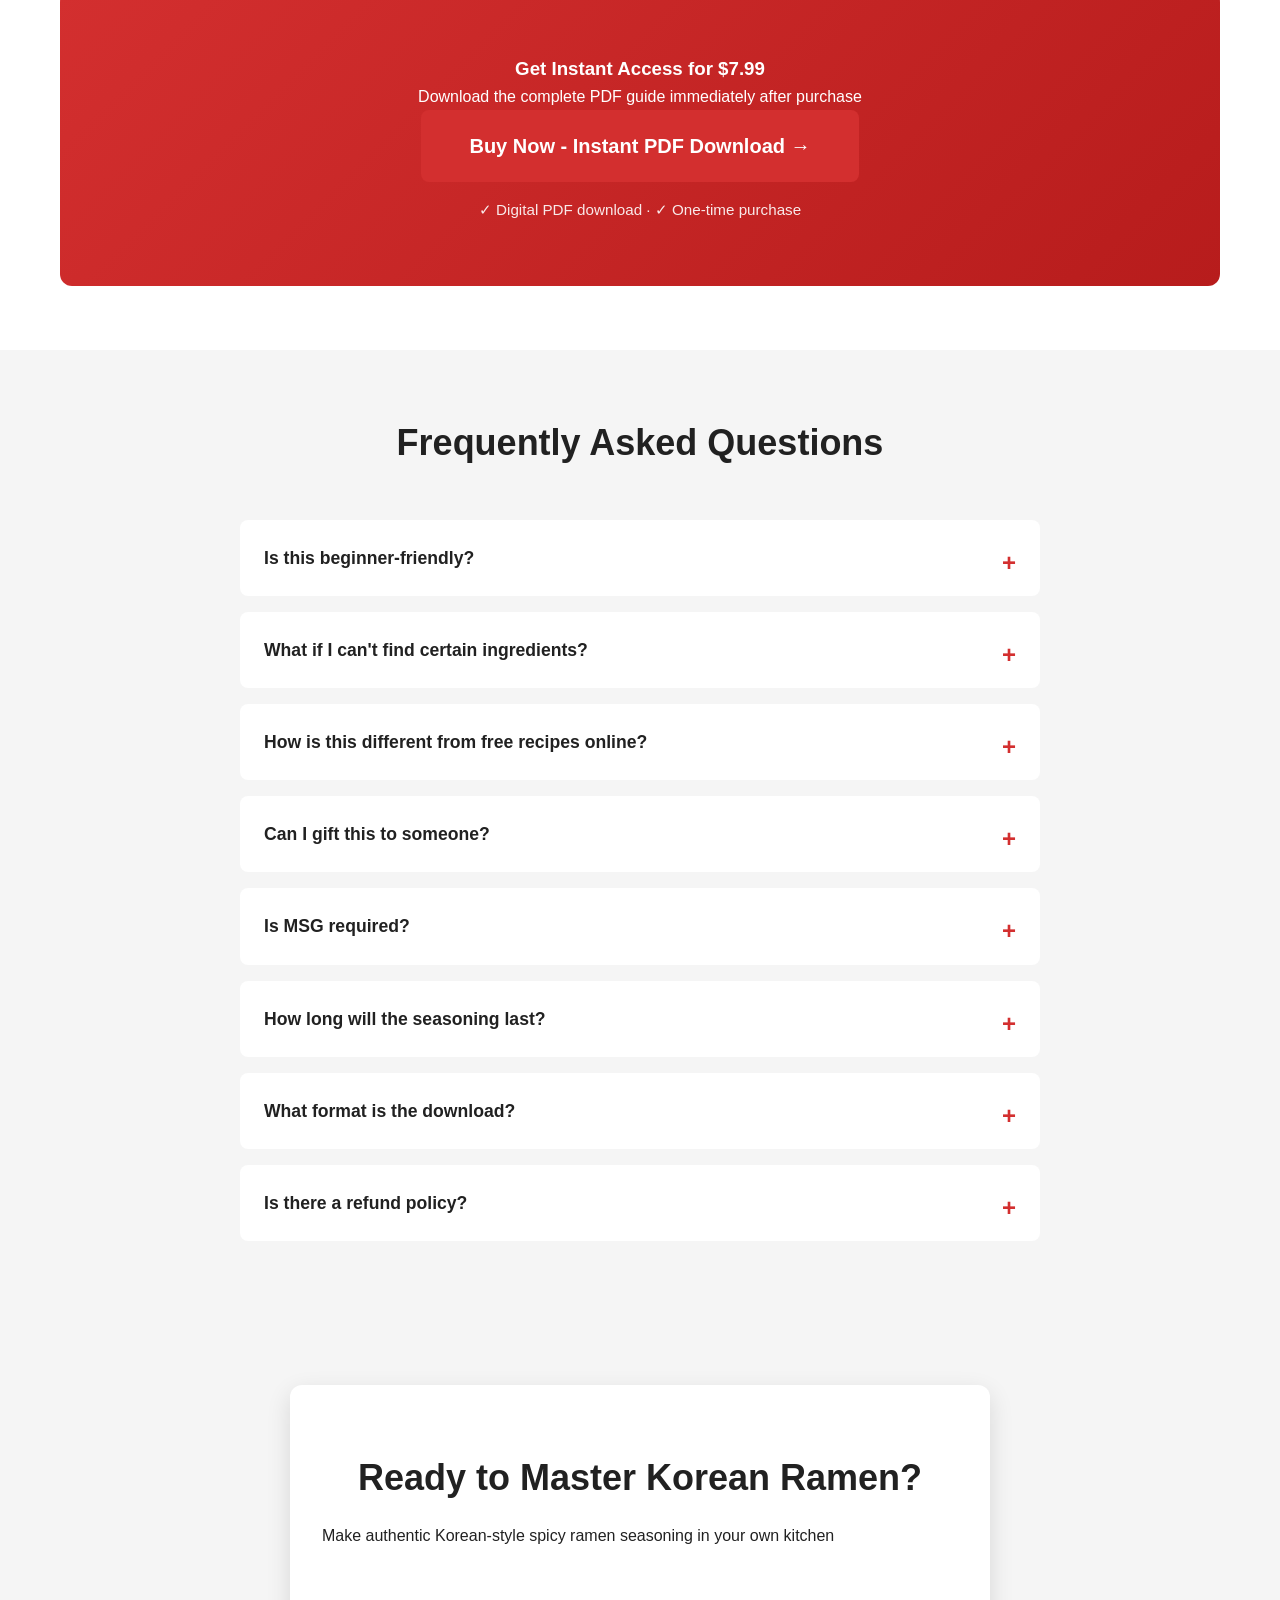
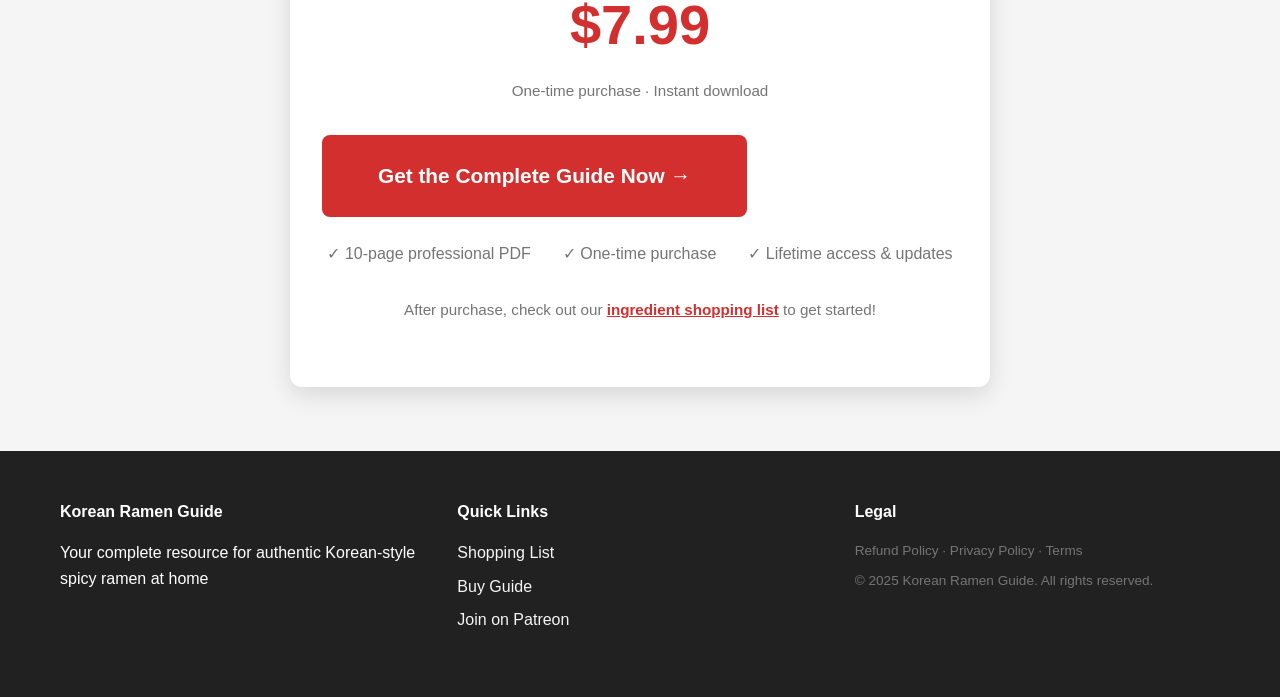
==== commit 7c349961: "Remove fabricated ratings and unsubstantiated claims (Class A, owner-approved) Closes change-control" ====
--- a/guide.html
+++ b/guide.html
@@ -48,8 +48,8 @@
                     <a href="https://www.etsy.com/shop/YourShop" class="btn btn-buy" target="_blank">Buy Now on Etsy →</a>
                     
                     <div class="trust-badges">
-                        <span>✓ 100% Money-back guarantee</span>
-                        <span>✓ Delivered in 2 minutes</span>
+                        <span>✓ Digital PDF download</span>
+                        <span>✓ One-time purchase, no subscription</span>
                         <span>✓ Works on all devices</span>
                     </div>
                 </div>
@@ -208,7 +208,7 @@
                 <h3>Get Instant Access for $7.99</h3>
                 <p>Download the complete PDF guide immediately after purchase</p>
                 <a href="https://www.etsy.com/shop/YourShop" class="btn btn-buy-large" target="_blank">Buy Now - Instant PDF Download →</a>
-                <p class="guarantee-text">✓ 100% Satisfaction Guaranteed · ✓ Delivered in 2 minutes</p>
+                <p class="guarantee-text">✓ Digital PDF download · ✓ One-time purchase</p>
             </div>
         </div>
     </section>
@@ -248,7 +248,7 @@
                 </details>
                 <details class="faq-item">
                     <summary>Is there a refund policy?</summary>
-                    <p>Yes! If you're not satisfied with the guide for any reason, contact us within 30 days for a full refund. No questions asked.</p>
+                    <p>That depends on where you buy. Refunds are handled by the platform the guide is sold on (for example, Etsy) — check the refund policy shown on the listing before you purchase.</p>
                 </details>
             </div>
         </div>
@@ -259,7 +259,7 @@
         <div class="container">
             <div class="final-cta-box">
                 <h3>Ready to Master Korean Ramen?</h3>
-                <p>Join hundreds of home cooks making authentic Korean-style spicy ramen seasoning</p>
+                <p>Make authentic Korean-style spicy ramen seasoning in your own kitchen</p>
                 <div class="final-price">
                     <span class="price-big">$7.99</span>
                     <span class="price-small">One-time purchase · Instant download</span>
@@ -267,7 +267,7 @@
                 <a href="https://www.etsy.com/shop/YourShop" class="btn btn-buy-huge" target="_blank">Get the Complete Guide Now →</a>
                 <div class="final-benefits">
                     <span>✓ 10-page professional PDF</span>
-                    <span>✓ Money-back guarantee</span>
+                    <span>✓ One-time purchase</span>
                     <span>✓ Lifetime access & updates</span>
                 </div>
                 <p class="after-purchase-note">After purchase, check out our <a href="index.html">ingredient shopping list</a> to get started!</p>
